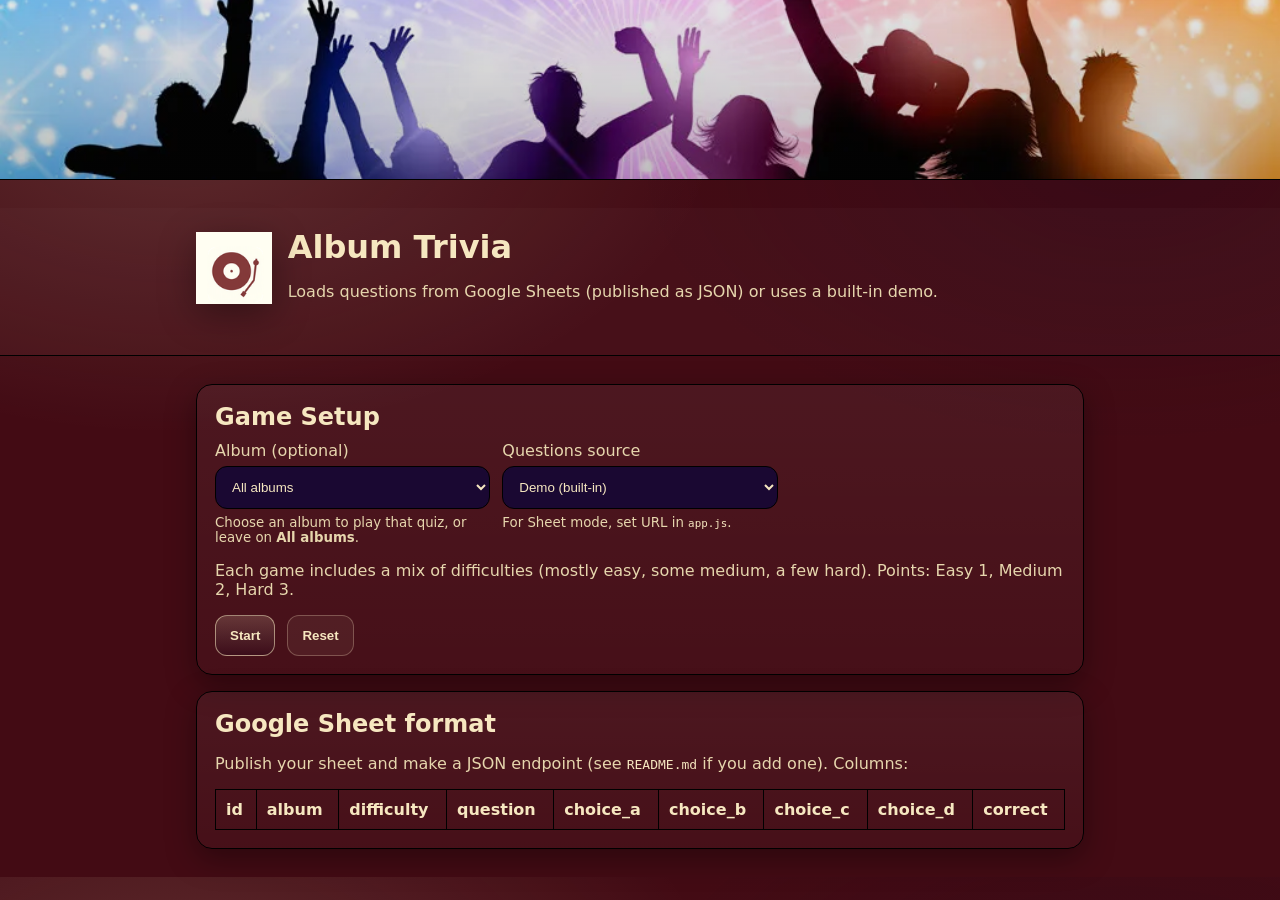
==== index.html @ 19338af5 "Initial commit" ====
<!doctype html>
<html lang="en">
<head>
  <meta charset="utf-8" />
  <meta name="viewport" content="width=device-width, initial-scale=1" />
  <title>Album Trivia</title>
  <link rel="stylesheet" href="styles.css" />
</head>
<body>
  <div class="banner" role="img" aria-label="Album of the Week banner"></div>
  <header class="header">
    <div class="container">
      <div class="brand">
        <img class="logo" src="Assets/Graphics/albumOfTheWeek_logo.png" alt="Album of the Week" />
        <div>
          <h1>Album Trivia</h1>
          <p class="muted">Loads questions from Google Sheets (published as JSON) or uses a built-in demo.</p>
        </div>
      </div>
    </div>
  </header>

  <main class="container">
    <section class="card">
      <h2>Game Setup</h2>

      <div class="grid">
        <label class="field">
          <span>Album (optional)</span>
          <select id="albumInput">
            <option value="">All albums</option>
            <option value="1989">1989 — Taylor Swift</option>
            <option value="DAMN.">DAMN. — Kendrick Lamar</option>
            <option value="Random Access Memories">Random Access Memories — Daft Punk</option>
          </select>
          <small class="muted">Choose an album to play that quiz, or leave on <strong>All albums</strong>.</small>
        </label>

        <label class="field">
          <span>Questions source</span>
          <select id="sourceSelect">
            <option value="demo">Demo (built-in)</option>
            <option value="sheet">Google Sheet (published)</option>
          </select>
          <small class="muted">For Sheet mode, set URL in <code>app.js</code>.</small>
        </label>
      </div>

      <p class="muted">Each game includes a mix of difficulties (mostly easy, some medium, a few hard). Points: Easy 1, Medium 2, Hard 3.</p>

      <div class="row">
        <button id="startBtn" class="btn" type="button">Start</button>
        <button id="resetBtn" class="btn btn-secondary" type="button">Reset</button>
      </div>
    </section>

    <section id="game" class="card hidden" aria-live="polite">
      <div class="topbar">
        <div class="muted">
          <span id="progressText">Question 1 / 1</span>
          <span class="dot">·</span>
          <span id="difficultyText">Easy</span>
          <span class="dot">·</span>
          <span id="pointsText">1 pt</span>
        </div>
        <div class="score">Score: <strong id="scoreText">0</strong></div>
      </div>

      <h2 id="questionText" class="question">Question goes here</h2>

      <form id="answerForm" class="choices"></form>

      <div id="feedback" class="feedback hidden"></div>

      <div class="row">
        <button id="submitBtn" class="btn" type="submit" form="answerForm">Submit</button>
        <button id="nextBtn" class="btn hidden" type="button">Next</button>
      </div>
    </section>

    <section id="results" class="card hidden">
      <h2>Results</h2>
      <p>You answered <strong id="answeredText">0</strong> questions.</p>
      <p class="score">Final score: <strong id="finalScoreText">0</strong></p>
      <button id="playAgainBtn" class="btn" type="button">Play again</button>
    </section>

    <section class="card">
      <h2>Google Sheet format</h2>
      <p class="muted">Publish your sheet and make a JSON endpoint (see <code>README.md</code> if you add one). Columns:</p>
      <div class="tableWrap">
        <table>
          <thead>
            <tr>
              <th>id</th><th>album</th><th>difficulty</th><th>question</th>
              <th>choice_a</th><th>choice_b</th><th>choice_c</th><th>choice_d</th>
              <th>correct</th>
            </tr>
          </thead>
        </table>
      </div>
    </section>
  </main>

  <script src="app.js"></script>
</body>
</html>
---- styles.css ----
:root{
  /* Approx. pixel-sampled from the provided logo */
  --bg:#430b14;         /* deeper reddish */
  --card:#28104a;       /* dark purple panel */
  --text:#f6e7c0;       /* cream */
  --muted:#e6d6ad;      /* softer cream */
  --accent:#f6e7c0;     /* cream accent (per selection) */
  --accent2:#12061f;    /* near-black outline */
  --border:#000000;
  --danger:#ff6b6b;
  --ok:#42d392;
}
*{box-sizing:border-box}
body{
  margin:0;
  font-family: ui-sans-serif, system-ui, -apple-system, Segoe UI, Roboto, Arial;
  background:
    radial-gradient(900px 520px at 14% 14%, rgba(246,231,192,.14), transparent 60%),
    radial-gradient(900px 520px at 88% 18%, rgba(18,6,31,.20), transparent 55%),
    var(--bg);
  color:var(--text);
}
.banner{
  height: 180px;
  width: 100%;
  background-image: url("Assets/Graphics/demo_banner2.webp");
  background-size: cover;
  background-position: center;
  border-bottom: 1px solid var(--border);
}
.banner::after{
  content:"";
  display:block;
  height:100%;
  width:100%;
  background: linear-gradient(180deg, rgba(0,0,0,.10), rgba(0,0,0,.25));
}
.header{
  border-bottom: 1px solid var(--border);
  background: rgba(255,255,255,.02);
}
.brand{display:flex;gap:16px;align-items:center;padding:10px 0}
.logo{height:72px;width:auto;display:block;filter: drop-shadow(0 10px 18px rgba(0,0,0,.35))}
.container{max-width:920px;margin:28px auto;padding:0 16px}
.card{
  background: linear-gradient(180deg, rgba(255,255,255,.05), rgba(255,255,255,.02));
  border:1px solid var(--border);
  border-radius:16px;
  padding:18px;
  box-shadow: 0 10px 30px rgba(0,0,0,.35);
  margin:16px 0;
}
h1{margin:10px 0 8px 0}
h2{margin:0 0 10px 0}
.muted{color:var(--muted)}
.hidden{display:none}

.grid{display:grid;grid-template-columns:repeat(3,1fr);gap:12px}
@media (max-width:860px){.grid{grid-template-columns:1fr}}

.field span{display:block;color:var(--muted);margin-bottom:6px}
.field small{display:block;margin-top:6px}
input,select{
  width:100%;
  padding:12px;
  border-radius:12px;
  border:1px solid var(--border);
  background:#1a0832;
  color:var(--text);
  outline:none;
}
input:focus,select:focus{border-color: rgba(246,231,192,.75)}

.row{display:flex;gap:12px;align-items:center;flex-wrap:wrap;margin-top:12px}

.btn{
  display:inline-block;
  padding:12px 14px;
  border-radius:12px;
  border:1px solid rgba(246,231,192,.55);
  background: linear-gradient(180deg, rgba(246,231,192,.18), rgba(18,6,31,.20));
  color:var(--text);
  cursor:pointer;
  text-decoration:none;
  font-weight:650;
}
.btn:hover{filter:brightness(1.08)}
.btn:disabled{opacity:.55;cursor:not-allowed}
.btn-secondary{
  border-color: rgba(246,231,192,.28);
  background: rgba(246,231,192,.06);
}

.topbar{display:flex;align-items:center;justify-content:space-between;margin-bottom:10px}
.dot{margin:0 8px}
.score{font-size:1rem}
.question{margin:10px 0 6px 0}

.choices{display:grid;grid-template-columns:1fr;gap:10px;margin-top:10px}
.choice{
  display:flex;
  gap:10px;
  align-items:center;
  padding:12px;
  border:1px solid var(--border);
  background: rgba(255,255,255,.03);
  border-radius:12px;
  cursor:pointer;
}
.choice input{width:auto;margin:0}

.feedback{
  margin-top:12px;
  padding:12px;
  border-radius:12px;
  border:1px solid var(--border);
  background: rgba(255,255,255,.03);
}
.feedback.ok{border-color: rgba(66,211,146,.5)}
.feedback.bad{border-color: rgba(255,107,107,.5)}
.tableWrap{overflow:auto}
table{width:100%;border-collapse:collapse;min-width:760px}
th,td{border:1px solid var(--border);padding:10px;text-align:left}
code{color:var(--accent)}
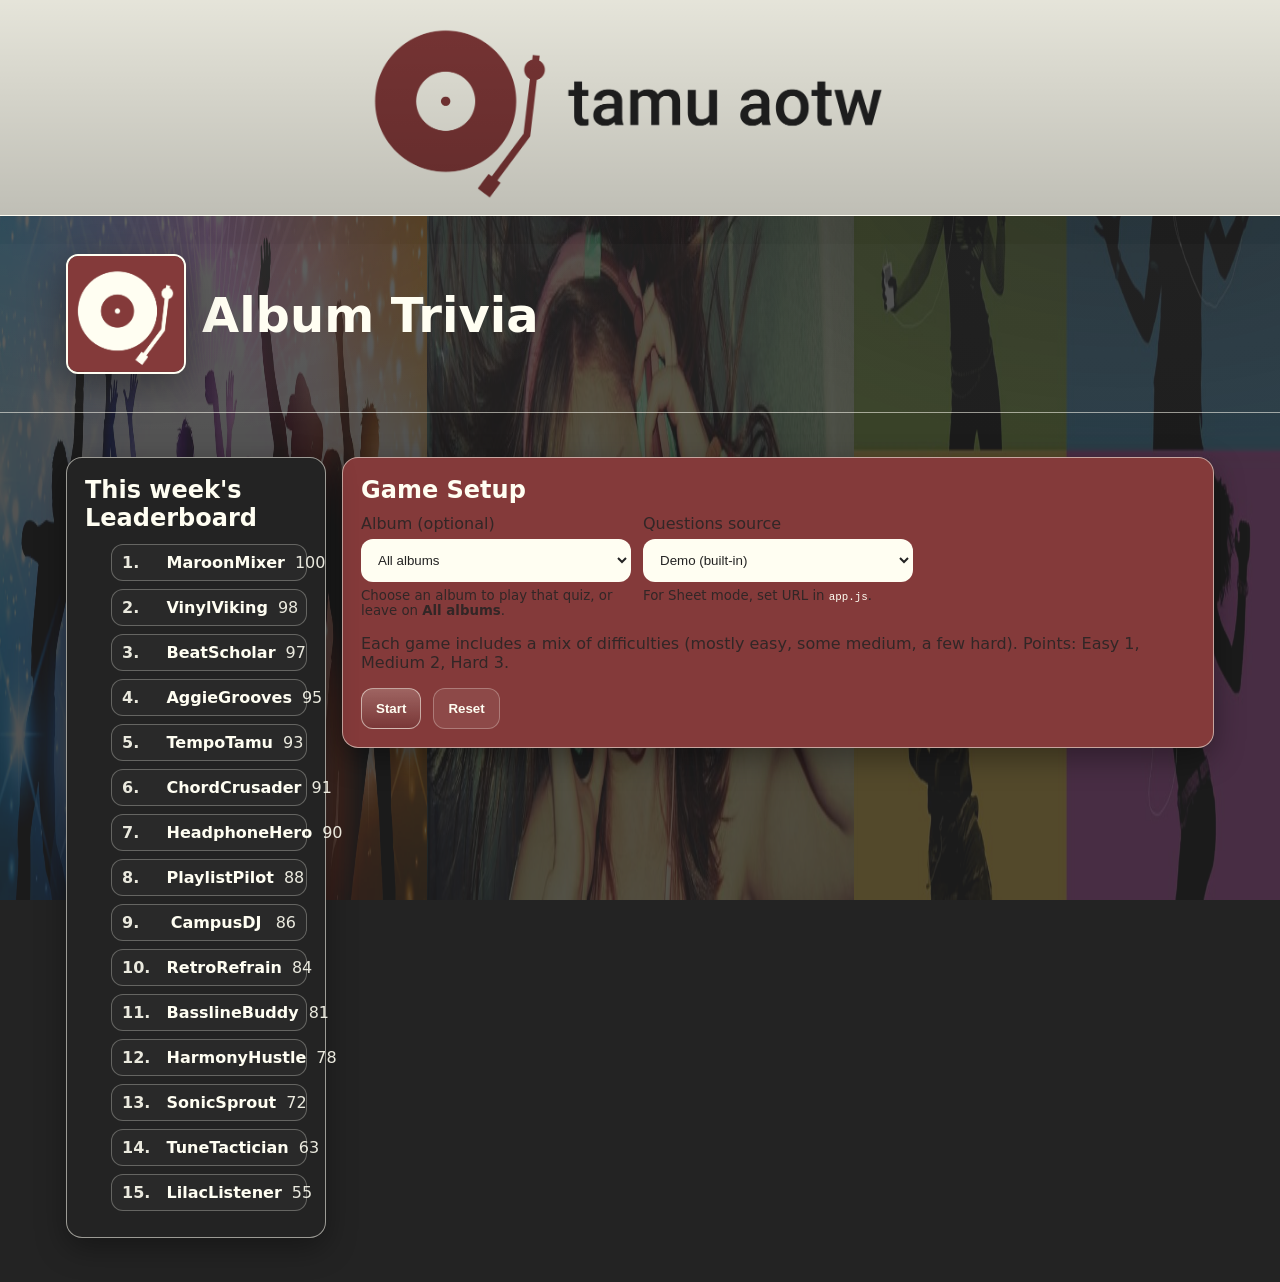
==== commit 2daeffe8: "summary changed the look and sounds, added leaderboard panel, removed some unnecessary text" ====
--- a/index.html
+++ b/index.html
@@ -11,16 +11,37 @@
   <header class="header">
     <div class="container">
       <div class="brand">
-        <img class="logo" src="Assets/Graphics/albumOfTheWeek_logo.png" alt="Album of the Week" />
+        <img class="logo" src="Assets/Graphics/tamu_aotw_logo_inv_sq.png" alt="Album of the Week" />
         <div>
           <h1>Album Trivia</h1>
-          <p class="muted">Loads questions from Google Sheets (published as JSON) or uses a built-in demo.</p>
         </div>
       </div>
     </div>
   </header>
 
-  <main class="container">
+  <main class="container layout">
+    <aside class="card sidebar" aria-label="This week's Leaderboard">
+      <h2 class="sidebar-title">This week's Leaderboard</h2>
+      <ol class="leaderboard" aria-label="Leaderboard list">
+        <li><span class="name">MaroonMixer</span><span class="pts">100</span></li>
+        <li><span class="name">VinylViking</span><span class="pts">98</span></li>
+        <li><span class="name">BeatScholar</span><span class="pts">97</span></li>
+        <li><span class="name">AggieGrooves</span><span class="pts">95</span></li>
+        <li><span class="name">TempoTamu</span><span class="pts">93</span></li>
+        <li><span class="name">ChordCrusader</span><span class="pts">91</span></li>
+        <li><span class="name">HeadphoneHero</span><span class="pts">90</span></li>
+        <li><span class="name">PlaylistPilot</span><span class="pts">88</span></li>
+        <li><span class="name">CampusDJ</span><span class="pts">86</span></li>
+        <li><span class="name">RetroRefrain</span><span class="pts">84</span></li>
+        <li><span class="name">BasslineBuddy</span><span class="pts">81</span></li>
+        <li><span class="name">HarmonyHustle</span><span class="pts">78</span></li>
+        <li><span class="name">SonicSprout</span><span class="pts">72</span></li>
+        <li><span class="name">TuneTactician</span><span class="pts">63</span></li>
+        <li><span class="name">LilacListener</span><span class="pts">55</span></li>
+      </ol>
+    </aside>
+
+    <div class="maincol">
     <section class="card">
       <h2>Game Setup</h2>
 
@@ -85,21 +106,7 @@
       <button id="playAgainBtn" class="btn" type="button">Play again</button>
     </section>
 
-    <section class="card">
-      <h2>Google Sheet format</h2>
-      <p class="muted">Publish your sheet and make a JSON endpoint (see <code>README.md</code> if you add one). Columns:</p>
-      <div class="tableWrap">
-        <table>
-          <thead>
-            <tr>
-              <th>id</th><th>album</th><th>difficulty</th><th>question</th>
-              <th>choice_a</th><th>choice_b</th><th>choice_c</th><th>choice_d</th>
-              <th>correct</th>
-            </tr>
-          </thead>
-        </table>
-      </div>
-    </section>
+    </div>
   </main>
 
   <script src="app.js"></script>
--- a/styles.css
+++ b/styles.css
@@ -1,12 +1,14 @@
 :root{
-  /* Approx. pixel-sampled from the provided logo */
-  --bg:#430b14;         /* deeper reddish */
-  --card:#28104a;       /* dark purple panel */
-  --text:#f6e7c0;       /* cream */
-  --muted:#e6d6ad;      /* softer cream */
-  --accent:#f6e7c0;     /* cream accent (per selection) */
-  --accent2:#12061f;    /* near-black outline */
-  --border:#000000;
+  --primary:#843a3a;    /* maroon */
+  --accent:#fffef2;     /* cream */
+  --text:#232323;       /* grey (default text) */
+  --field:#316f9f;      /* blue */
+
+  --bg: var(--text);
+  --card: var(--primary);
+  --muted: rgba(35,35,35,.85);
+  --accent2: rgba(255,254,242,.55);
+  --border: rgba(255,254,242,.55);
   --danger:#ff6b6b;
   --ok:#42d392;
 }
@@ -14,16 +16,81 @@
 body{
   margin:0;
   font-family: ui-sans-serif, system-ui, -apple-system, Segoe UI, Roboto, Arial;
+  background: var(--bg);
+  color:var(--text);
+}
+
+/* Continuously scrolling background (left -> right) */
+body::before{
+  content:"";
+  position: fixed;
+  inset: 0;
+  z-index: -2;
+
+  /* 3-image strip, duplicated to avoid gaps */
+  background-image:
+    url("Assets/Graphics/demo_banner2.webp"),
+    url("Assets/Graphics/girlwithheadphones.jpg"),
+    url("Assets/Graphics/ipodcommercial.jpg"),
+    url("Assets/Graphics/demo_banner2.webp"),
+    url("Assets/Graphics/girlwithheadphones.jpg"),
+    url("Assets/Graphics/ipodcommercial.jpg");
+  background-repeat: no-repeat;
+  background-size:
+    33.333vw 100vh,
+    33.333vw 100vh,
+    33.333vw 100vh,
+    33.333vw 100vh,
+    33.333vw 100vh,
+    33.333vw 100vh;
+  background-position:
+    -100vw 50%,
+    -66.667vw 50%,
+    -33.333vw 50%,
+    0vw 50%,
+    33.333vw 50%,
+    66.667vw 50%;
+
+  animation: bg-marquee 120s linear infinite;
+  filter: saturate(1.05) contrast(1.05);
+}
+
+/* Overlay to keep content readable */
+body::after{
+  content:"";
+  position: fixed;
+  inset: 0;
+  z-index: -1;
   background:
-    radial-gradient(900px 520px at 14% 14%, rgba(246,231,192,.14), transparent 60%),
-    radial-gradient(900px 520px at 88% 18%, rgba(18,6,31,.20), transparent 55%),
-    var(--bg);
-  color:var(--text);
+    radial-gradient(900px 520px at 14% 14%, rgba(255,254,242,.08), transparent 60%),
+    radial-gradient(900px 520px at 88% 18%, rgba(35,35,35,.38), transparent 55%),
+    rgba(35,35,35,.78);
+}
+
+@keyframes bg-marquee{
+  0%{
+    background-position:
+      -100vw 50%,
+      -66.667vw 50%,
+      -33.333vw 50%,
+      0vw 50%,
+      33.333vw 50%,
+      66.667vw 50%;
+  }
+  100%{
+    background-position:
+      0vw 50%,
+      33.333vw 50%,
+      66.667vw 50%,
+      100vw 50%,
+      133.333vw 50%,
+      166.667vw 50%;
+  }
 }
 .banner{
-  height: 180px;
+  height: 216px;
   width: 100%;
-  background-image: url("Assets/Graphics/demo_banner2.webp");
+  background-image: url("Assets/Graphics/tamu_aotw_banner_large.png");
   background-size: cover;
   background-position: center;
   border-bottom: 1px solid var(--border);
@@ -40,18 +107,78 @@
   background: rgba(255,255,255,.02);
 }
 .brand{display:flex;gap:16px;align-items:center;padding:10px 0}
-.logo{height:72px;width:auto;display:block;filter: drop-shadow(0 10px 18px rgba(0,0,0,.35))}
-.container{max-width:920px;margin:28px auto;padding:0 16px}
+.logo{height:120px;width:auto;display:block;border:2px solid var(--accent);border-radius:12px;filter: drop-shadow(0 10px 18px rgba(0,0,0,.35))}
+.container{max-width:1180px;margin:28px auto;padding:0 16px}
+.layout{
+  display:grid;
+  grid-template-columns: 260px 1fr;
+  gap: 16px;
+  align-items:start;
+}
+.maincol{min-width:0}
+
+/* Keep the primary panels at the original width */
+.layout .maincol{max-width:920px}
+
+@media (max-width: 980px){
+  .layout{grid-template-columns: 220px 1fr}
+}
+@media (max-width: 860px){
+  .layout{grid-template-columns: 1fr}
+  .sidebar{order: 2}
+}
+
+.sidebar{
+  position: sticky;
+  top: 16px;
+  align-self:start;
+  padding: 14px;
+  margin-left: -32px;
+}
+
+/* Leaderboard panel background */
+.card.sidebar{background: var(--text)}
+.sidebar-title{margin:0 0 12px 0}
+.leaderboard{
+  margin:0;
+  padding-left: 26px;
+  list-style: decimal;
+  counter-reset: lb;
+}
+.leaderboard li{
+  list-style: none;
+  counter-increment: lb;
+  display:flex;
+  align-items:baseline;
+  justify-content:space-between;
+  gap:10px;
+  padding:8px 10px;
+  margin: 0 0 8px 0;
+  border:1px solid rgba(255,254,242,.28);
+  border-radius:12px;
+  background: rgba(255,255,255,.03);
+  color: var(--accent);
+}
+.leaderboard li::before{
+  content: counter(lb) ".";
+  width: 2.2ch;
+  margin-right: 10px;
+  color: rgba(255,254,242,.9);
+  font-weight: 800;
+  flex: 0 0 auto;
+}
+.leaderboard .name{font-weight:650}
+.leaderboard .pts{font-variant-numeric: tabular-nums; color: rgba(255,254,242,.9)}
 .card{
-  background: linear-gradient(180deg, rgba(255,255,255,.05), rgba(255,255,255,.02));
+  background: var(--card);
   border:1px solid var(--border);
   border-radius:16px;
   padding:18px;
   box-shadow: 0 10px 30px rgba(0,0,0,.35);
   margin:16px 0;
 }
-h1{margin:10px 0 8px 0}
-h2{margin:0 0 10px 0}
+h1{margin:10px 0 8px 0; color: var(--accent); font-size: 3rem}
+h2{margin:0 0 10px 0; color: var(--accent)}
 .muted{color:var(--muted)}
 .hidden{display:none}
 
@@ -65,11 +192,11 @@
   padding:12px;
   border-radius:12px;
   border:1px solid var(--border);
-  background:#1a0832;
-  color:var(--text);
+  background: var(--accent);
+  color: var(--text);
   outline:none;
 }
-input:focus,select:focus{border-color: rgba(246,231,192,.75)}
+input:focus,select:focus{border-color: var(--accent); box-shadow: 0 0 0 3px rgba(255,254,242,.18)}
 
 .row{display:flex;gap:12px;align-items:center;flex-wrap:wrap;margin-top:12px}
 
@@ -77,9 +204,9 @@
   display:inline-block;
   padding:12px 14px;
   border-radius:12px;
-  border:1px solid rgba(246,231,192,.55);
-  background: linear-gradient(180deg, rgba(246,231,192,.18), rgba(18,6,31,.20));
-  color:var(--text);
+  border:1px solid var(--accent2);
+  background: linear-gradient(180deg, rgba(255,254,242,.22), rgba(35,35,35,.10));
+  color: var(--accent);
   cursor:pointer;
   text-decoration:none;
   font-weight:650;
@@ -87,8 +214,8 @@
 .btn:hover{filter:brightness(1.08)}
 .btn:disabled{opacity:.55;cursor:not-allowed}
 .btn-secondary{
-  border-color: rgba(246,231,192,.28);
-  background: rgba(246,231,192,.06);
+  border-color: rgba(255,254,242,.28);
+  background: rgba(255,254,242,.08);
 }
 
 .topbar{display:flex;align-items:center;justify-content:space-between;margin-bottom:10px}
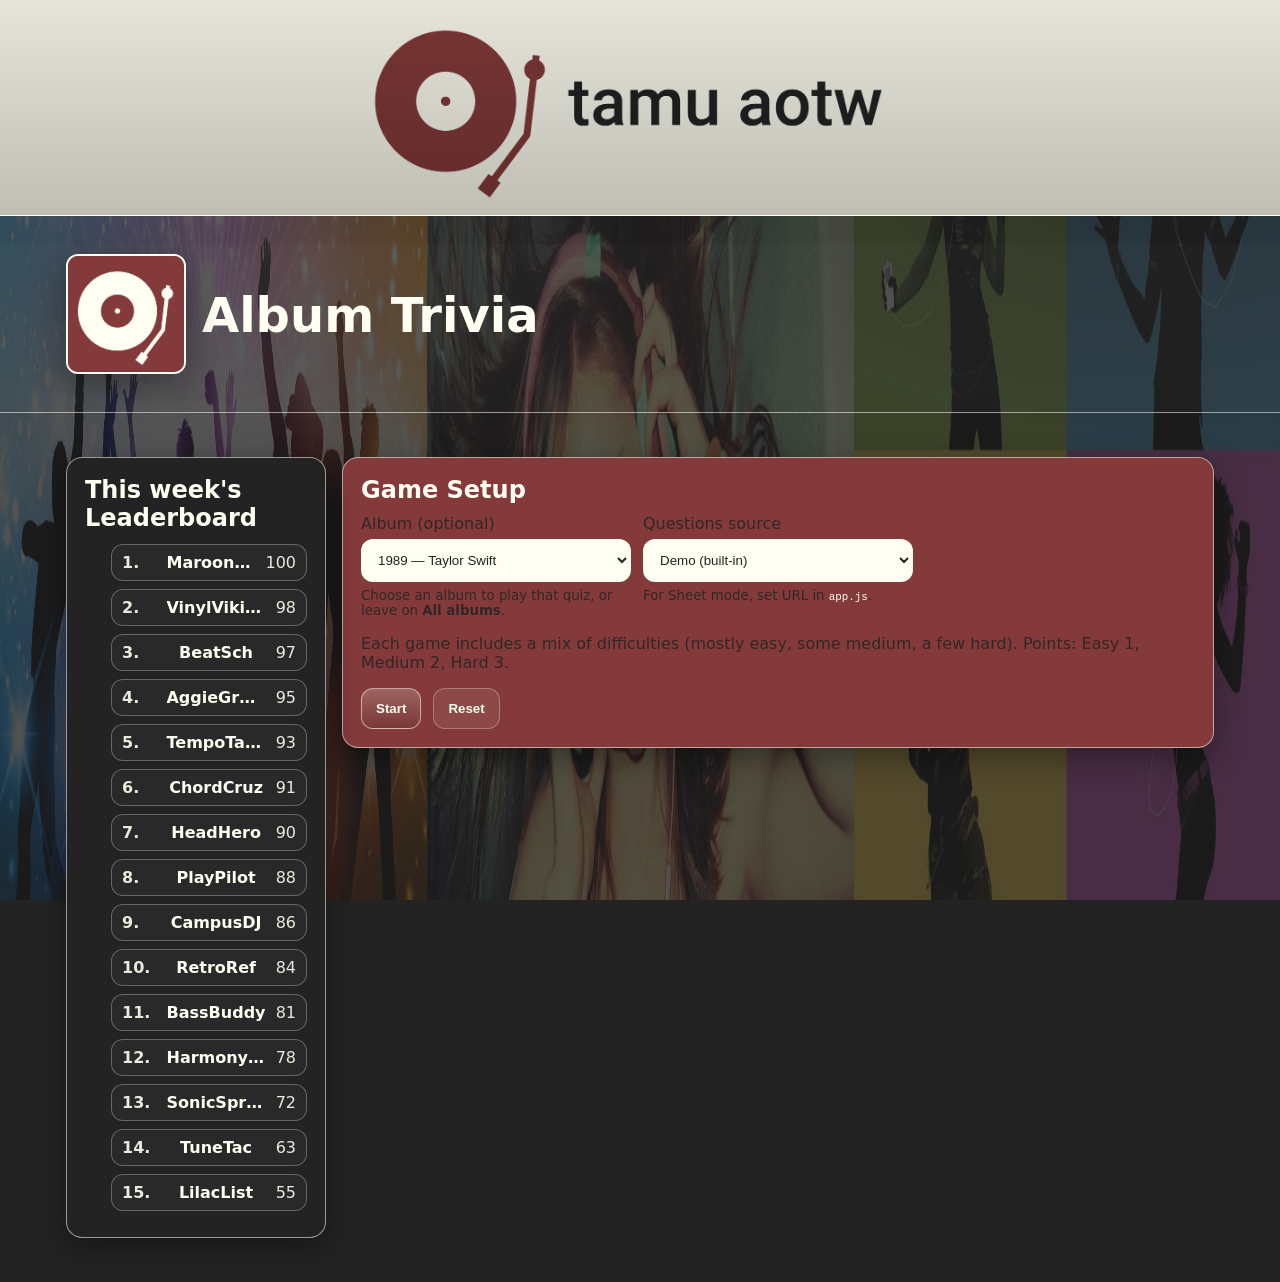
==== commit 74864a9c: "tweaking" ====
--- a/index.html
+++ b/index.html
@@ -23,21 +23,21 @@
     <aside class="card sidebar" aria-label="This week's Leaderboard">
       <h2 class="sidebar-title">This week's Leaderboard</h2>
       <ol class="leaderboard" aria-label="Leaderboard list">
-        <li><span class="name">MaroonMixer</span><span class="pts">100</span></li>
+        <li><span class="name">MaroonMix</span><span class="pts">100</span></li>
         <li><span class="name">VinylViking</span><span class="pts">98</span></li>
-        <li><span class="name">BeatScholar</span><span class="pts">97</span></li>
+        <li><span class="name">BeatSch</span><span class="pts">97</span></li>
         <li><span class="name">AggieGrooves</span><span class="pts">95</span></li>
         <li><span class="name">TempoTamu</span><span class="pts">93</span></li>
-        <li><span class="name">ChordCrusader</span><span class="pts">91</span></li>
-        <li><span class="name">HeadphoneHero</span><span class="pts">90</span></li>
-        <li><span class="name">PlaylistPilot</span><span class="pts">88</span></li>
+        <li><span class="name">ChordCruz</span><span class="pts">91</span></li>
+        <li><span class="name">HeadHero</span><span class="pts">90</span></li>
+        <li><span class="name">PlayPilot</span><span class="pts">88</span></li>
         <li><span class="name">CampusDJ</span><span class="pts">86</span></li>
-        <li><span class="name">RetroRefrain</span><span class="pts">84</span></li>
-        <li><span class="name">BasslineBuddy</span><span class="pts">81</span></li>
-        <li><span class="name">HarmonyHustle</span><span class="pts">78</span></li>
+        <li><span class="name">RetroRef</span><span class="pts">84</span></li>
+        <li><span class="name">BassBuddy</span><span class="pts">81</span></li>
+        <li><span class="name">HarmonyHub</span><span class="pts">78</span></li>
         <li><span class="name">SonicSprout</span><span class="pts">72</span></li>
-        <li><span class="name">TuneTactician</span><span class="pts">63</span></li>
-        <li><span class="name">LilacListener</span><span class="pts">55</span></li>
+        <li><span class="name">TuneTac</span><span class="pts">63</span></li>
+        <li><span class="name">LilacList</span><span class="pts">55</span></li>
       </ol>
     </aside>
 
@@ -49,7 +49,6 @@
         <label class="field">
           <span>Album (optional)</span>
           <select id="albumInput">
-            <option value="">All albums</option>
             <option value="1989">1989 — Taylor Swift</option>
             <option value="DAMN.">DAMN. — Kendrick Lamar</option>
             <option value="Random Access Memories">Random Access Memories — Daft Punk</option>
--- a/styles.css
+++ b/styles.css
@@ -169,6 +169,7 @@
 }
 .leaderboard .name{font-weight:650}
 .leaderboard .pts{font-variant-numeric: tabular-nums; color: rgba(255,254,242,.9)}
+.leaderboard .name{min-width:0;overflow:hidden;text-overflow:ellipsis;white-space:nowrap}
 .card{
   background: var(--card);
   border:1px solid var(--border);
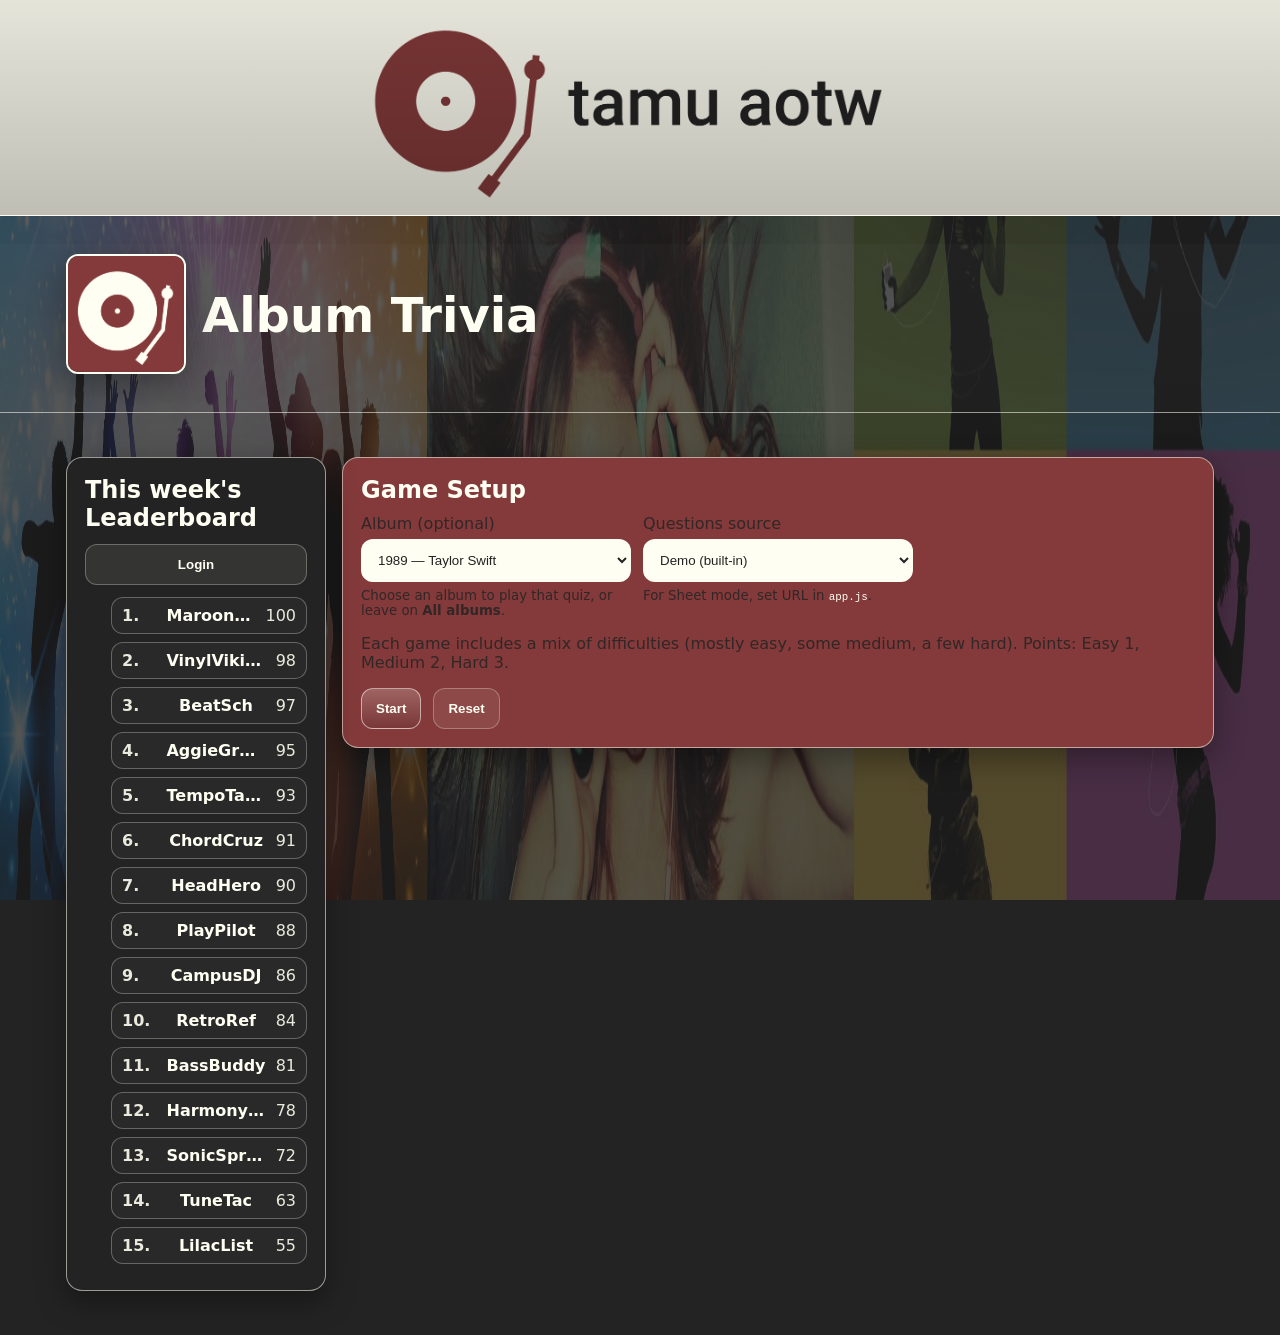
==== commit 5a1729fa: "login button" ====
--- a/index.html
+++ b/index.html
@@ -22,6 +22,7 @@
   <main class="container layout">
     <aside class="card sidebar" aria-label="This week's Leaderboard">
       <h2 class="sidebar-title">This week's Leaderboard</h2>
+      <button class="btn btn-secondary sidebar-login" type="button">Login</button>
       <ol class="leaderboard" aria-label="Leaderboard list">
         <li><span class="name">MaroonMix</span><span class="pts">100</span></li>
         <li><span class="name">VinylViking</span><span class="pts">98</span></li>
--- a/styles.css
+++ b/styles.css
@@ -139,6 +139,7 @@
 /* Leaderboard panel background */
 .card.sidebar{background: var(--text)}
 .sidebar-title{margin:0 0 12px 0}
+.sidebar-login{width:100%;margin:0 0 12px 0}
 .leaderboard{
   margin:0;
   padding-left: 26px;
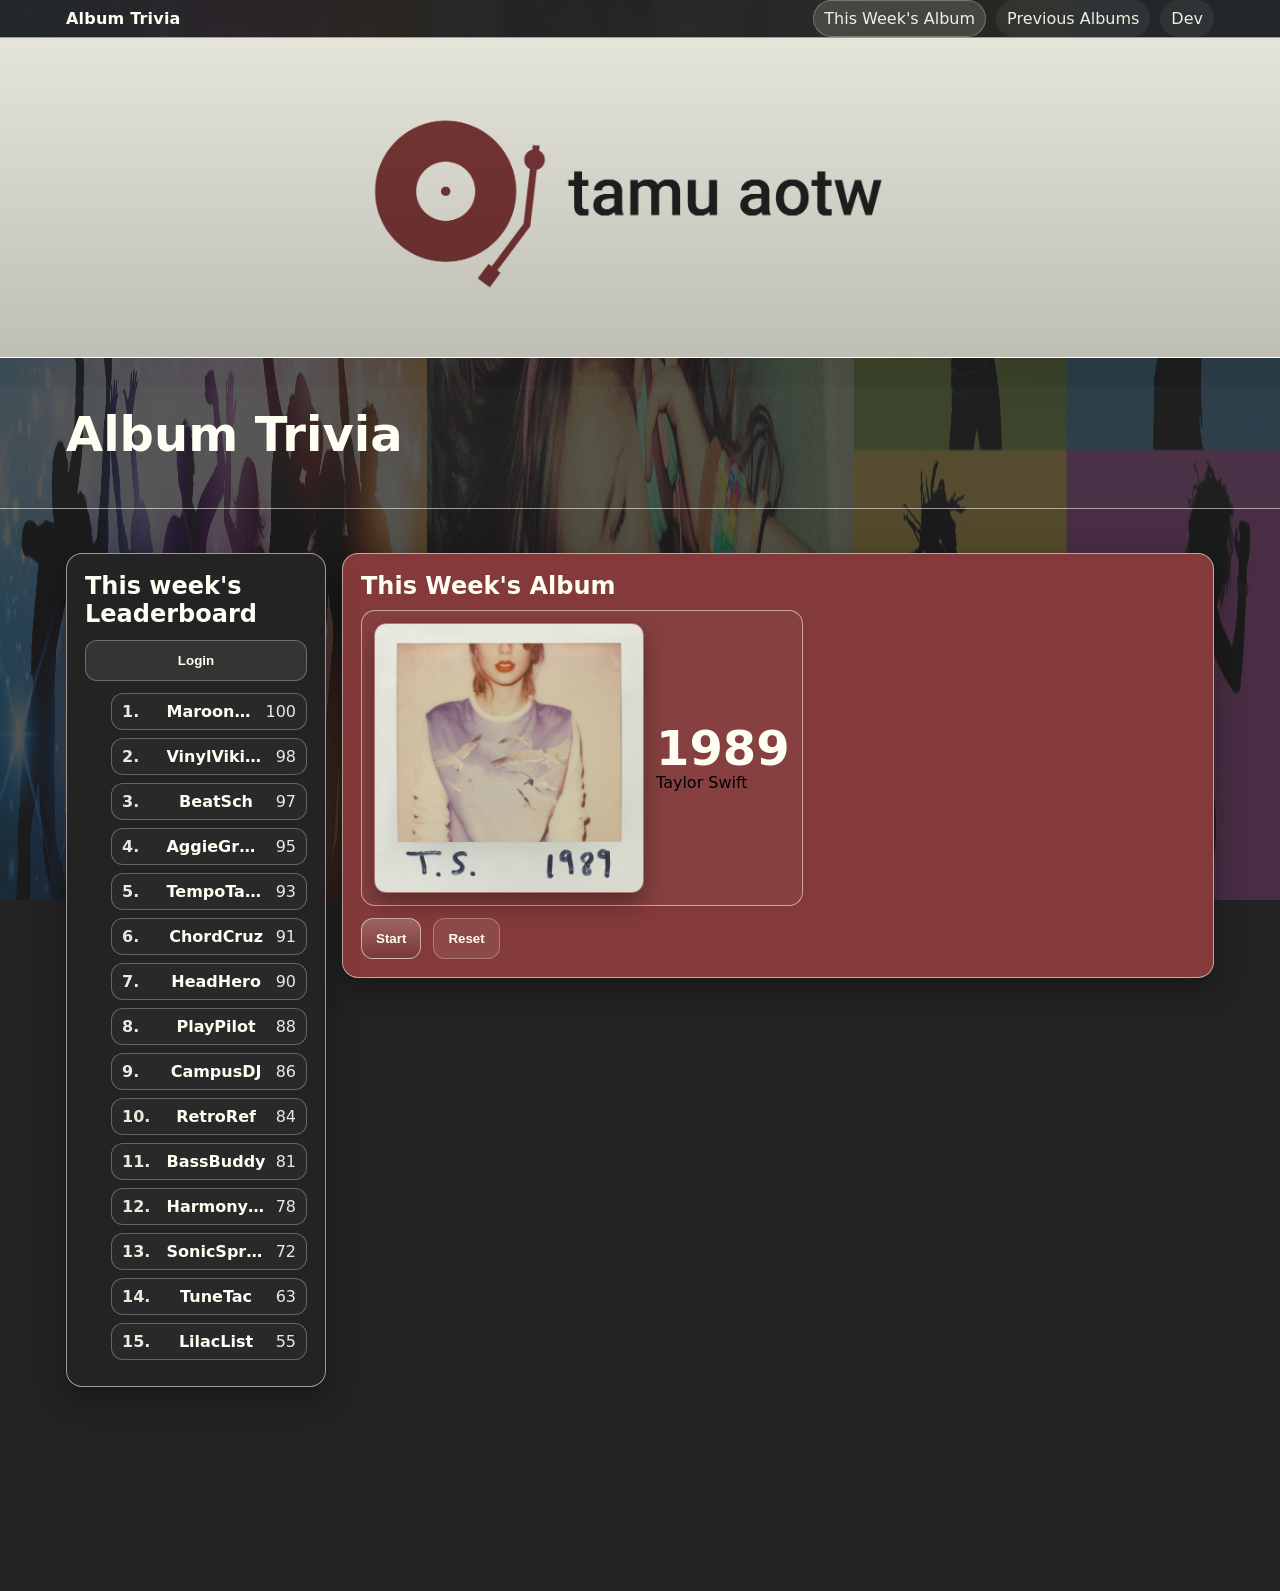
==== commit 6e8a7351: "added a whole lotta stuff" ====
--- a/index.html
+++ b/index.html
@@ -7,11 +7,21 @@
   <link rel="stylesheet" href="styles.css" />
 </head>
 <body>
+  <nav class="nav" aria-label="Primary">
+    <div class="container nav-inner">
+      <a class="nav-brand" href="index.html">Album Trivia</a>
+      <div class="nav-links" role="list">
+        <a class="nav-link is-active" href="index.html" aria-current="page">This Week's Album</a>
+        <a class="nav-link" href="previous-albums.html">Previous Albums</a>
+        <a class="nav-link" href="dev.html">Dev</a>
+      </div>
+    </div>
+  </nav>
+
   <div class="banner" role="img" aria-label="Album of the Week banner"></div>
   <header class="header">
     <div class="container">
       <div class="brand">
-        <img class="logo" src="Assets/Graphics/tamu_aotw_logo_inv_sq.png" alt="Album of the Week" />
         <div>
           <h1>Album Trivia</h1>
         </div>
@@ -44,30 +54,27 @@
 
     <div class="maincol">
     <section class="card">
-      <h2>Game Setup</h2>
+      <h2>This Week's Album</h2>
 
       <div class="grid">
-        <label class="field">
-          <span>Album (optional)</span>
-          <select id="albumInput">
-            <option value="1989">1989 — Taylor Swift</option>
-            <option value="DAMN.">DAMN. — Kendrick Lamar</option>
-            <option value="Random Access Memories">Random Access Memories — Daft Punk</option>
-          </select>
-          <small class="muted">Choose an album to play that quiz, or leave on <strong>All albums</strong>.</small>
-        </label>
-
-        <label class="field">
-          <span>Questions source</span>
-          <select id="sourceSelect">
-            <option value="demo">Demo (built-in)</option>
-            <option value="sheet">Google Sheet (published)</option>
-          </select>
-          <small class="muted">For Sheet mode, set URL in <code>app.js</code>.</small>
-        </label>
+        <div class="field">
+          <div class="albumCard">
+            <img class="albumCover" src="Assets/Graphics/1989_cover.webp" alt="1989 album cover" />
+            <div>
+              <div class="albumTitle">1989</div>
+              <div class="albumArtist muted">Taylor Swift</div>
+            </div>
+          </div>
+        </div>
       </div>
 
-      <p class="muted">Each game includes a mix of difficulties (mostly easy, some medium, a few hard). Points: Easy 1, Medium 2, Hard 3.</p>
+      <!-- Keep required inputs for app.js, but lock them down to a single playable album. -->
+      <select id="albumInput" class="hidden" aria-hidden="true" tabindex="-1">
+        <option value="1989" selected>1989 — Taylor Swift</option>
+      </select>
+      <select id="sourceSelect" class="hidden" aria-hidden="true" tabindex="-1">
+        <option value="demo" selected>Demo (built-in)</option>
+      </select>
 
       <div class="row">
         <button id="startBtn" class="btn" type="button">Start</button>
--- a/styles.css
+++ b/styles.css
@@ -6,7 +6,7 @@
 
   --bg: var(--text);
   --card: var(--primary);
-  --muted: rgba(35,35,35,.85);
+  --muted: #000;
   --accent2: rgba(255,254,242,.55);
   --border: rgba(255,254,242,.55);
   --danger:#ff6b6b;
@@ -18,6 +18,46 @@
   font-family: ui-sans-serif, system-ui, -apple-system, Segoe UI, Roboto, Arial;
   background: var(--bg);
   color:var(--text);
+}
+
+/* Allow extra scroll room at the bottom of pages */
+body{padding-bottom: 160px}
+
+/* Top navigation */
+.nav{
+  position: sticky;
+  top: 0;
+  z-index: 50;
+  border-bottom: 1px solid var(--border);
+  background: rgba(35,35,35,.78);
+  backdrop-filter: blur(10px);
+}
+.nav .container{margin:0 auto}
+.nav-inner{
+  display:flex;
+  align-items:center;
+  justify-content:space-between;
+  padding: 10px 16px;
+}
+.nav-brand{
+  color: var(--accent);
+  text-decoration:none;
+  font-weight: 800;
+  letter-spacing: .2px;
+}
+.nav-links{display:flex;gap:10px;align-items:center}
+.nav-link{
+  color: rgba(255,254,242,.92);
+  text-decoration:none;
+  padding: 8px 10px;
+  border-radius: 999px;
+  border: 1px solid transparent;
+  background: rgba(255,254,242,.06);
+}
+.nav-link:hover{filter:brightness(1.08)}
+.nav-link.is-active{
+  background: rgba(255,254,242,.14);
+  border-color: rgba(255,254,242,.26);
 }
 
 /* Continuously scrolling background (left -> right) */
@@ -88,7 +128,7 @@
   }
 }
 .banner{
-  height: 216px;
+  height: 320px;
   width: 100%;
   background-image: url("Assets/Graphics/tamu_aotw_banner_large.png");
   background-size: cover;
@@ -179,6 +219,14 @@
   box-shadow: 0 10px 30px rgba(0,0,0,.35);
   margin:16px 0;
 }
+.card.card-grey{background: var(--text)}
+
+/* Grey card variant: make only the outer card text readable (do not affect nested panels) */
+.card.card-grey{color: var(--accent)}
+.card.card-grey > h1,
+.card.card-grey > h2,
+.card.card-grey > h3{color: var(--accent)}
+.card.card-grey > .muted{color: rgba(255,254,242,.82)}
 h1{margin:10px 0 8px 0; color: var(--accent); font-size: 3rem}
 h2{margin:0 0 10px 0; color: var(--accent)}
 .muted{color:var(--muted)}
@@ -189,6 +237,32 @@
 
 .field span{display:block;color:var(--muted);margin-bottom:6px}
 .field small{display:block;margin-top:6px}
+
+/* Album card (This Week's Album setup) */
+.albumCard{
+  display:flex;
+  gap: 12px;
+  align-items:center;
+  padding: 12px;
+  border-radius: 14px;
+  border: 1px solid var(--border);
+  background: rgba(255,255,255,.03);
+}
+.albumCover{
+  width: 270px;
+  height: 270px;
+  object-fit: cover;
+  border-radius: 12px;
+  border: 1px solid rgba(255,254,242,.30);
+  box-shadow: 0 10px 22px rgba(0,0,0,.35);
+}
+.albumTitle{color: var(--accent); font-weight: 900; font-size: 3rem; line-height: 1.05}
+.albumArtist,.albumMeta{line-height: 1.25}
+
+@media (max-width: 560px){
+  .albumCover{width: 210px; height: 210px}
+  .albumTitle{font-size: 2.4rem}
+}
 input,select{
   width:100%;
   padding:12px;
@@ -235,6 +309,7 @@
   background: rgba(255,255,255,.03);
   border-radius:12px;
   cursor:pointer;
+  color: #000;
 }
 .choice input{width:auto;margin:0}
 
@@ -251,3 +326,58 @@
 table{width:100%;border-collapse:collapse;min-width:760px}
 th,td{border:1px solid var(--border);padding:10px;text-align:left}
 code{color:var(--accent)}
+
+/* Previous albums page */
+.albumList{
+  display:flex;
+  flex-direction:column;
+  gap: 12px;
+  max-height: 66vh;
+  overflow:auto;
+  padding-right: 6px; /* space for scrollbar */
+}
+.albumPanel{
+  border: 1px solid var(--border);
+  border-radius: 16px;
+  background: var(--card);
+  overflow:hidden;
+  flex: 0 0 auto;
+}
+.albumPanel.is-selected{
+  background: var(--field);
+  border-color: rgba(255,254,242,.55);
+}
+.albumPanel.is-selected .albumName,
+.albumPanel.is-selected .albumBy{
+  color: var(--accent);
+}
+.albumSummary{
+  list-style: none;
+  display:flex;
+  align-items:center;
+  gap: 14px;
+  padding: 17px;
+  cursor:pointer;
+  user-select:none;
+  min-height: 130px;
+}
+.albumSummary::-webkit-details-marker{display:none}
+.albumPanel:hover{filter:brightness(1.05)}
+.albumPanel[open]{
+  background: var(--card);
+  border-color: rgba(255,254,242,.30);
+}
+.albumThumb{
+  width: 96px;
+  height: 96px;
+  object-fit: cover;
+  border-radius: 14px;
+  border: 1px solid rgba(255,254,242,.26);
+  box-shadow: 0 10px 22px rgba(0,0,0,.35);
+  flex: 0 0 auto;
+}
+.albumInfo{min-width:0}
+.albumName{color: var(--accent); font-weight: 900; font-size: 1.4rem; line-height: 1.15}
+.albumBy{line-height: 1.25}
+/* Panels are selectable, not expandable */
+.albumDetails{display:none}
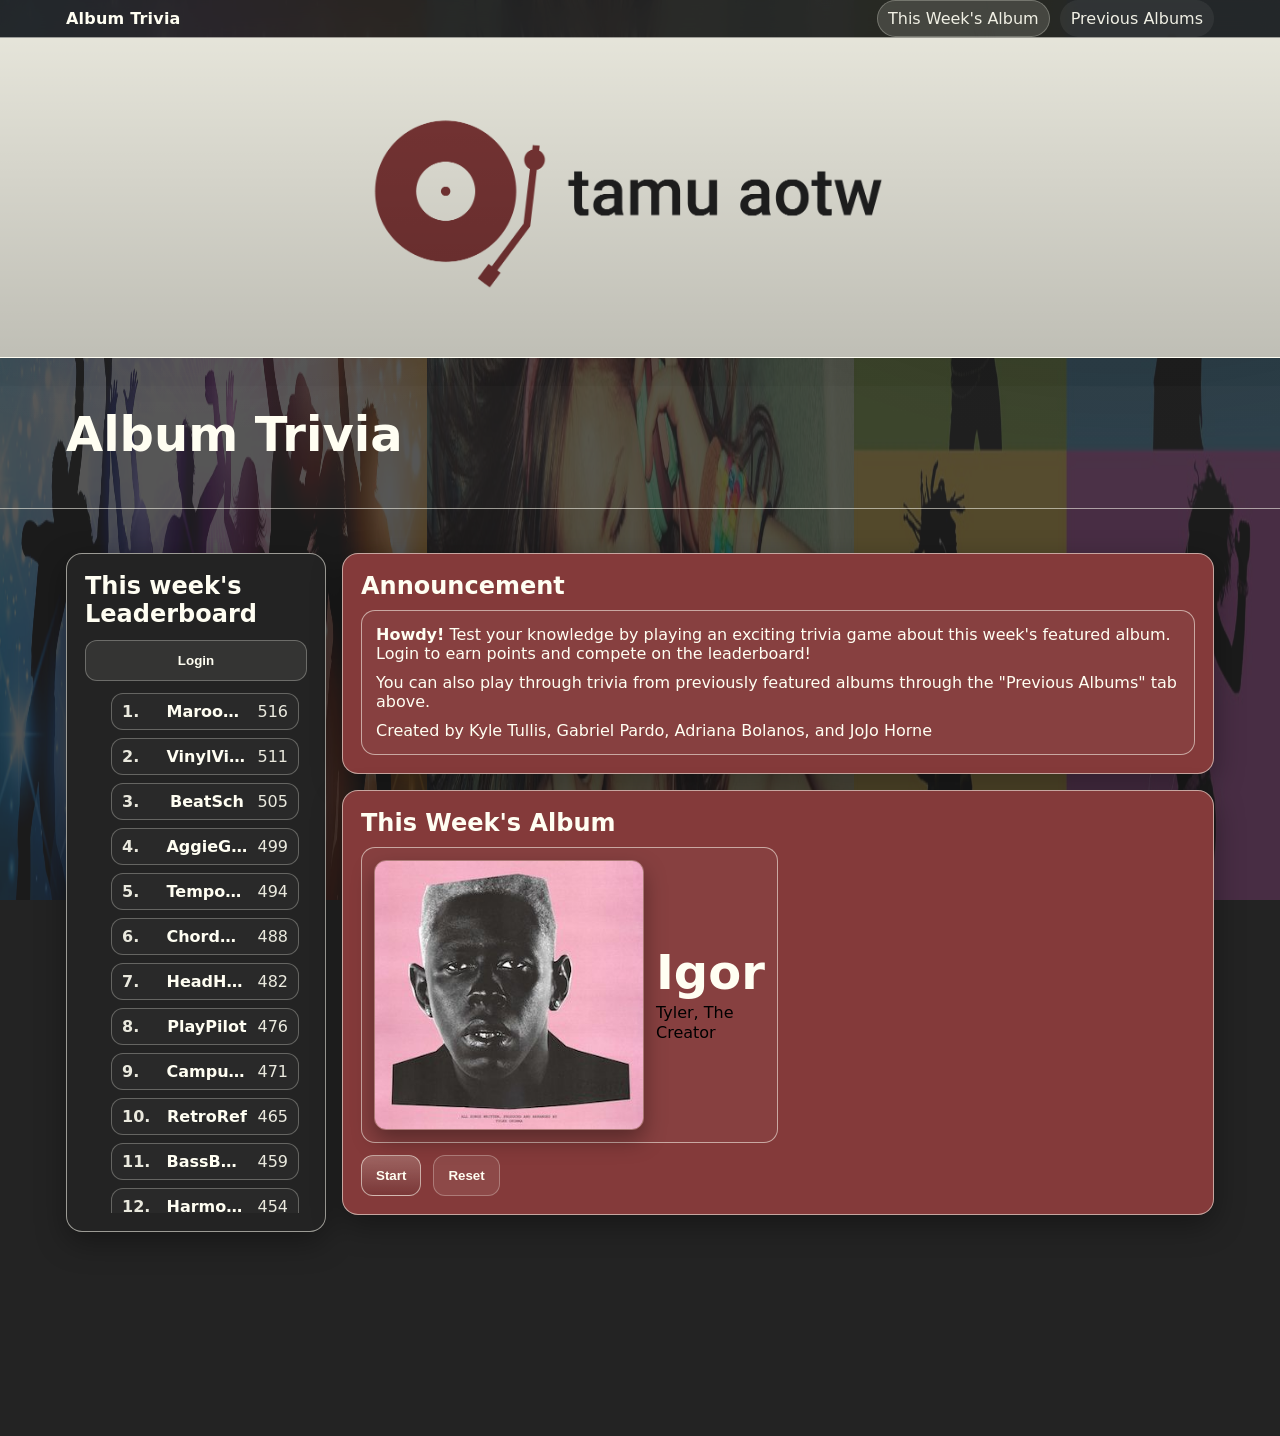
==== commit f4f4e536: "more features, different album for presentation" ====
--- a/index.html
+++ b/index.html
@@ -13,7 +13,7 @@
       <div class="nav-links" role="list">
         <a class="nav-link is-active" href="index.html" aria-current="page">This Week's Album</a>
         <a class="nav-link" href="previous-albums.html">Previous Albums</a>
-        <a class="nav-link" href="dev.html">Dev</a>
+        
       </div>
     </div>
   </nav>
@@ -34,35 +34,152 @@
       <h2 class="sidebar-title">This week's Leaderboard</h2>
       <button class="btn btn-secondary sidebar-login" type="button">Login</button>
       <ol class="leaderboard" aria-label="Leaderboard list">
-        <li><span class="name">MaroonMix</span><span class="pts">100</span></li>
-        <li><span class="name">VinylViking</span><span class="pts">98</span></li>
-        <li><span class="name">BeatSch</span><span class="pts">97</span></li>
-        <li><span class="name">AggieGrooves</span><span class="pts">95</span></li>
-        <li><span class="name">TempoTamu</span><span class="pts">93</span></li>
-        <li><span class="name">ChordCruz</span><span class="pts">91</span></li>
-        <li><span class="name">HeadHero</span><span class="pts">90</span></li>
-        <li><span class="name">PlayPilot</span><span class="pts">88</span></li>
-        <li><span class="name">CampusDJ</span><span class="pts">86</span></li>
-        <li><span class="name">RetroRef</span><span class="pts">84</span></li>
-        <li><span class="name">BassBuddy</span><span class="pts">81</span></li>
-        <li><span class="name">HarmonyHub</span><span class="pts">78</span></li>
-        <li><span class="name">SonicSprout</span><span class="pts">72</span></li>
-        <li><span class="name">TuneTac</span><span class="pts">63</span></li>
-        <li><span class="name">LilacList</span><span class="pts">55</span></li>
+        <li><span class="name">MaroonMix</span><span class="pts">516</span></li>
+        <li><span class="name">VinylViking</span><span class="pts">511</span></li>
+        <li><span class="name">BeatSch</span><span class="pts">505</span></li>
+        <li><span class="name">AggieGrooves</span><span class="pts">499</span></li>
+        <li><span class="name">TempoTamu</span><span class="pts">494</span></li>
+        <li><span class="name">ChordCruz</span><span class="pts">488</span></li>
+        <li><span class="name">HeadHero</span><span class="pts">482</span></li>
+        <li><span class="name">PlayPilot</span><span class="pts">476</span></li>
+        <li><span class="name">CampusDJ</span><span class="pts">471</span></li>
+        <li><span class="name">RetroRef</span><span class="pts">465</span></li>
+        <li><span class="name">BassBuddy</span><span class="pts">459</span></li>
+        <li><span class="name">HarmonyHub</span><span class="pts">454</span></li>
+        <li><span class="name">SonicSprout</span><span class="pts">448</span></li>
+        <li><span class="name">TuneTac</span><span class="pts">442</span></li>
+        <li><span class="name">LilacList</span><span class="pts">436</span></li>
+        <li><span class="name">CrateCrawler</span><span class="pts">431</span></li>
+        <li><span class="name">AggieAmp</span><span class="pts">425</span></li>
+        <li><span class="name">NeedleNinja</span><span class="pts">419</span></li>
+        <li><span class="name">SpinScholar</span><span class="pts">414</span></li>
+        <li><span class="name">MaroonMelody</span><span class="pts">408</span></li>
+        <li><span class="name">GrooveGator</span><span class="pts">402</span></li>
+        <li><span class="name">RiffRanger</span><span class="pts">396</span></li>
+        <li><span class="name">EchoEngine</span><span class="pts">391</span></li>
+        <li><span class="name">VinylVoyager</span><span class="pts">385</span></li>
+        <li><span class="name">ChorusCrew</span><span class="pts">379</span></li>
+        <li><span class="name">BasslineBruh</span><span class="pts">374</span></li>
+        <li><span class="name">HarmonicHustle</span><span class="pts">368</span></li>
+        <li><span class="name">TempoTide</span><span class="pts">362</span></li>
+        <li><span class="name">HookHunter</span><span class="pts">356</span></li>
+        <li><span class="name">TrackTactician</span><span class="pts">351</span></li>
+        <li><span class="name">BridgeBuilder</span><span class="pts">345</span></li>
+        <li><span class="name">ChillChords</span><span class="pts">339</span></li>
+        <li><span class="name">RecordRover</span><span class="pts">334</span></li>
+        <li><span class="name">WaveWrangler</span><span class="pts">328</span></li>
+        <li><span class="name">MixMasterX</span><span class="pts">322</span></li>
+        <li><span class="name">StudioSprinter</span><span class="pts">317</span></li>
+        <li><span class="name">CampusCadence</span><span class="pts">311</span></li>
+        <li><span class="name">LoopLancer</span><span class="pts">305</span></li>
+        <li><span class="name">FaderFox</span><span class="pts">299</span></li>
+        <li><span class="name">MaroonMixer</span><span class="pts">294</span></li>
+        <li><span class="name">SoundSculptor</span><span class="pts">288</span></li>
+        <li><span class="name">RhythmRascal</span><span class="pts">282</span></li>
+        <li><span class="name">ChordChampion</span><span class="pts">277</span></li>
+        <li><span class="name">NoteNomad</span><span class="pts">271</span></li>
+        <li><span class="name">BeatBison</span><span class="pts">265</span></li>
+        <li><span class="name">DrumDynamo</span><span class="pts">260</span></li>
+        <li><span class="name">HarmonyHawk</span><span class="pts">254</span></li>
+        <li><span class="name">SonicSage</span><span class="pts">248</span></li>
+        <li><span class="name">RiffRocket</span><span class="pts">242</span></li>
+        <li><span class="name">BassBreeze</span><span class="pts">237</span></li>
+        <li><span class="name">TempoTrek</span><span class="pts">231</span></li>
+        <li><span class="name">VinylVibes</span><span class="pts">225</span></li>
+        <li><span class="name">CampusChorus</span><span class="pts">220</span></li>
+        <li><span class="name">EchoEasel</span><span class="pts">214</span></li>
+        <li><span class="name">HookHopper</span><span class="pts">208</span></li>
+        <li><span class="name">NeedleKnight</span><span class="pts">203</span></li>
+        <li><span class="name">GrooveGlider</span><span class="pts">197</span></li>
+        <li><span class="name">TrackTornado</span><span class="pts">191</span></li>
+        <li><span class="name">RiffRumble</span><span class="pts">185</span></li>
+        <li><span class="name">BeatBanter</span><span class="pts">180</span></li>
+        <li><span class="name">ChordClimber</span><span class="pts">174</span></li>
+        <li><span class="name">MixMarauder</span><span class="pts">168</span></li>
+        <li><span class="name">StudioSailor</span><span class="pts">163</span></li>
+        <li><span class="name">WaveWalker</span><span class="pts">157</span></li>
+        <li><span class="name">MelodyMason</span><span class="pts">151</span></li>
+        <li><span class="name">RhythmRaven</span><span class="pts">145</span></li>
+        <li><span class="name">VinylVortex</span><span class="pts">140</span></li>
+        <li><span class="name">EchoEmber</span><span class="pts">134</span></li>
+        <li><span class="name">BassBard</span><span class="pts">128</span></li>
+        <li><span class="name">TempoTinker</span><span class="pts">123</span></li>
+        <li><span class="name">ChordCourier</span><span class="pts">117</span></li>
+        <li><span class="name">NeedleNectar</span><span class="pts">111</span></li>
+        <li><span class="name">GrooveGleam</span><span class="pts">105</span></li>
+        <li><span class="name">BeatBeacon</span><span class="pts">100</span></li>
+        <li><span class="name">RiffRider</span><span class="pts">94</span></li>
+        <li><span class="name">MixMotive</span><span class="pts">88</span></li>
+        <li><span class="name">StudioStroll</span><span class="pts">83</span></li>
+        <li><span class="name">WaveWisp</span><span class="pts">77</span></li>
+        <li><span class="name">MelodyMint</span><span class="pts">71</span></li>
+        <li><span class="name">RhythmRookie</span><span class="pts">66</span></li>
+        <li><span class="name">VinylVerve</span><span class="pts">60</span></li>
+        <li><span class="name">EchoEon</span><span class="pts">54</span></li>
+        <li><span class="name">BassBloom</span><span class="pts">49</span></li>
+        <li><span class="name">TempoTaffy</span><span class="pts">43</span></li>
+        <li><span class="name">ChordCinder</span><span class="pts">37</span></li>
+        <li><span class="name">NeedleNova</span><span class="pts">32</span></li>
+        <li><span class="name">GrooveGrit</span><span class="pts">26</span></li>
+        <li><span class="name">BeatBodega</span><span class="pts">20</span></li>
+        <li><span class="name">RiffRivulet</span><span class="pts">15</span></li>
+        <li><span class="name">MixMirth</span><span class="pts">9</span></li>
+        <li><span class="name">StudioScoop</span><span class="pts">5</span></li>
+        <li><span class="name">WaveWagon</span><span class="pts">5</span></li>
+        <li><span class="name">MelodyMolecule</span><span class="pts">5</span></li>
+        <li><span class="name">RhythmRadar</span><span class="pts">5</span></li>
+        <li><span class="name">VinylVessel</span><span class="pts">5</span></li>
+        <li><span class="name">EchoEclipse</span><span class="pts">5</span></li>
+        <li><span class="name">BassBungalow</span><span class="pts">5</span></li>
+        <li><span class="name">TempoTundra</span><span class="pts">5</span></li>
+        <li><span class="name">ChordCanyon</span><span class="pts">5</span></li>
+        <li><span class="name">NeedleNook</span><span class="pts">5</span></li>
+        <li><span class="name">GrooveGizmo</span><span class="pts">5</span></li>
+        <li><span class="name">BeatBiscuit</span><span class="pts">5</span></li>
+        <li><span class="name">RiffRiddle</span><span class="pts">5</span></li>
+        <li><span class="name">MixMingle</span><span class="pts">5</span></li>
+        <li><span class="name">StudioSundae</span><span class="pts">5</span></li>
+        <li><span class="name">WaveWhisper</span><span class="pts">5</span></li>
+        <li><span class="name">MelodyMoss</span><span class="pts">5</span></li>
+        <li><span class="name">RhythmRook</span><span class="pts">5</span></li>
+        <li><span class="name">VinylVine</span><span class="pts">5</span></li>
+        <li><span class="name">EchoEclair</span><span class="pts">5</span></li>
+        <li><span class="name">BassBun</span><span class="pts">5</span></li>
+        <li><span class="name">TempoTrellis</span><span class="pts">5</span></li>
+        <li><span class="name">ChordCocoa</span><span class="pts">5</span></li>
+        <li><span class="name">NeedleNapper</span><span class="pts">5</span></li>
+        <li><span class="name">GrooveGlitch</span><span class="pts">5</span></li>
+        <li><span class="name">BeatBramble</span><span class="pts">5</span></li>
+        <li><span class="name">RiffRation</span><span class="pts">5</span></li>
+        <li><span class="name">MixMorsel</span><span class="pts">5</span></li>
+        <li><span class="name">StudioScone</span><span class="pts">5</span></li>
+        <li><span class="name">WaveWaffle</span><span class="pts">5</span></li>
+        <li><span class="name">MelodyMug</span><span class="pts">5</span></li>
+        <li><span class="name">RhythmRaisin</span><span class="pts">5</span></li>
+        <li><span class="name">VinylVermilion</span><span class="pts">5</span></li>
       </ol>
     </aside>
 
     <div class="maincol">
+    <section class="card">
+      <h2>Announcement</h2>
+      <div class="announcementText">
+        <p><strong>Howdy!</strong> Test your knowledge by playing an exciting trivia game about this week's featured album. Login to earn points and compete on the leaderboard!</p>
+        <p>You can also play through trivia from previously featured albums through the "Previous Albums" tab above.</p>
+        <p>Created by Kyle Tullis, Gabriel Pardo, Adriana Bolanos, and JoJo Horne</p>
+      </div>
+    </section>
+
     <section class="card">
       <h2>This Week's Album</h2>
 
       <div class="grid">
         <div class="field">
           <div class="albumCard">
-            <img class="albumCover" src="Assets/Graphics/1989_cover.webp" alt="1989 album cover" />
+            <img class="albumCover" src="Assets/Graphics/Album covers/Igor.jpg" alt="Igor album cover" />
             <div>
-              <div class="albumTitle">1989</div>
-              <div class="albumArtist muted">Taylor Swift</div>
+              <div class="albumTitle">Igor</div>
+              <div class="albumArtist muted">Tyler, The Creator</div>
             </div>
           </div>
         </div>
@@ -70,10 +187,11 @@
 
       <!-- Keep required inputs for app.js, but lock them down to a single playable album. -->
       <select id="albumInput" class="hidden" aria-hidden="true" tabindex="-1">
-        <option value="1989" selected>1989 — Taylor Swift</option>
+        <option value="Igor" selected>Igor  Tyler, The Creator</option>
       </select>
       <select id="sourceSelect" class="hidden" aria-hidden="true" tabindex="-1">
-        <option value="demo" selected>Demo (built-in)</option>
+        <option value="txt" selected>Local TXT</option>
+        <option value="demo">Demo (built-in)</option>
       </select>
 
       <div class="row">
@@ -109,7 +227,32 @@
     <section id="results" class="card hidden">
       <h2>Results</h2>
       <p>You answered <strong id="answeredText">0</strong> questions.</p>
-      <p class="score">Final score: <strong id="finalScoreText">0</strong></p>
+      <p class="muted">Points earned: <strong id="pointsEarnedText">0</strong> / <strong id="pointsPossibleText">0</strong></p>
+      <div class="resultsScore" aria-label="Final score">
+        <div class="resultsScoreText">
+          <div class="resultsScoreLabel muted">Final score</div>
+          <div class="resultsScoreValue"><strong id="finalScoreText">0</strong></div>
+        </div>
+        <div class="resultsScoreChart" aria-hidden="true">
+          <svg id="scorePie" class="scorePie" viewBox="0 0 42 42" width="96" height="96">
+            <circle class="scorePieBg" cx="21" cy="21" r="15.915" />
+            <circle id="scorePieFill" class="scorePieFill" cx="21" cy="21" r="15.915" stroke-dasharray="0 100" />
+          </svg>
+        </div>
+      </div>
+
+      <div class="resultsScore" aria-label="Average score">
+        <div class="resultsScoreText">
+          <div class="resultsScoreLabel muted">Average score</div>
+          <div class="resultsScoreValue"><strong id="avgScoreText">53%</strong></div>
+        </div>
+        <div class="resultsScoreChart" aria-hidden="true">
+          <svg class="scorePie" viewBox="0 0 42 42" width="96" height="96">
+            <circle class="scorePieBg" cx="21" cy="21" r="15.915" />
+            <circle class="scorePieFill scorePieFill-avg" cx="21" cy="21" r="15.915" stroke-dasharray="53 47" />
+          </svg>
+        </div>
+      </div>
       <button id="playAgainBtn" class="btn" type="button">Play again</button>
     </section>
 
--- a/styles.css
+++ b/styles.css
@@ -169,8 +169,7 @@
 }
 
 .sidebar{
-  position: sticky;
-  top: 16px;
+  position: static;
   align-self:start;
   padding: 14px;
   margin-left: -32px;
@@ -185,6 +184,12 @@
   padding-left: 26px;
   list-style: decimal;
   counter-reset: lb;
+
+  /* Keep the panel size the same, but allow the list itself to scroll */
+  max-height: 520px;
+  overflow-y: auto;
+  overscroll-behavior: contain;
+  padding-right: 8px;
 }
 .leaderboard li{
   list-style: none;
@@ -219,6 +224,50 @@
   box-shadow: 0 10px 30px rgba(0,0,0,.35);
   margin:16px 0;
 }
+.card.flash-ok{
+  animation: flash-ok 780ms ease-out;
+}
+.card.flash-bad{
+  animation: flash-bad 780ms ease-out;
+}
+
+@keyframes flash-ok{
+  0%{
+    box-shadow: 0 10px 30px rgba(0,0,0,.35);
+    background: var(--card);
+  }
+  35%{
+    box-shadow: 0 12px 36px rgba(0,0,0,.45), 0 0 0 10px rgba(66,211,146,.55);
+    background: linear-gradient(180deg, rgba(66,211,146,.22), rgba(255,255,255,.03));
+  }
+  70%{
+    box-shadow: 0 10px 30px rgba(0,0,0,.35), 0 0 0 6px rgba(66,211,146,.28);
+    background: var(--card);
+  }
+  100%{
+    box-shadow: 0 10px 30px rgba(0,0,0,.35);
+    background: var(--card);
+  }
+}
+
+@keyframes flash-bad{
+  0%{
+    box-shadow: 0 10px 30px rgba(0,0,0,.35);
+    background: var(--card);
+  }
+  35%{
+    box-shadow: 0 12px 36px rgba(0,0,0,.45), 0 0 0 10px rgba(255,107,107,.55);
+    background: linear-gradient(180deg, rgba(255,107,107,.18), rgba(255,255,255,.03));
+  }
+  70%{
+    box-shadow: 0 10px 30px rgba(0,0,0,.35), 0 0 0 6px rgba(255,107,107,.28);
+    background: var(--card);
+  }
+  100%{
+    box-shadow: 0 10px 30px rgba(0,0,0,.35);
+    background: var(--card);
+  }
+}
 .card.card-grey{background: var(--text)}
 
 /* Grey card variant: make only the outer card text readable (do not affect nested panels) */
@@ -257,7 +306,7 @@
   box-shadow: 0 10px 22px rgba(0,0,0,.35);
 }
 .albumTitle{color: var(--accent); font-weight: 900; font-size: 3rem; line-height: 1.05}
-.albumArtist,.albumMeta{line-height: 1.25}
+.albumArtist,.albumMeta{line-height: 1.25; margin-top: 6px}
 
 @media (max-width: 560px){
   .albumCover{width: 210px; height: 210px}
@@ -299,6 +348,46 @@
 .score{font-size:1rem}
 .question{margin:10px 0 6px 0}
 
+/* Results score + pie */
+.resultsScore{
+  display:flex;
+  align-items:center;
+  gap: 18px;
+  margin: 10px 0 14px 0;
+}
+.resultsScoreLabel{
+  font-weight: 700;
+}
+.resultsScoreValue{
+  font-size: 2.4rem;
+  line-height: 1;
+  color: var(--accent);
+}
+.resultsScoreValue #finalScoreText{
+  font-variant-numeric: tabular-nums;
+}
+.scorePie{
+  display:block;
+}
+.scorePieBg{
+  fill: none;
+  stroke: rgba(255,254,242,.18);
+  stroke-width: 6;
+}
+.scorePieFill{
+  fill: none;
+  stroke: var(--ok);
+  stroke-width: 6;
+  stroke-linecap: round;
+  transform: rotate(-90deg);
+  transform-origin: 50% 50%;
+  transition: stroke-dasharray 450ms ease;
+}
+
+.scorePieFill-avg{
+  stroke: #f6d365; /* warm yellow */
+}
+
 .choices{display:grid;grid-template-columns:1fr;gap:10px;margin-top:10px}
 .choice{
   display:flex;
@@ -311,7 +400,37 @@
   cursor:pointer;
   color: #000;
 }
-.choice input{width:auto;margin:0}
+.choice{font-size: 1.15rem; line-height: 1.35}
+.choice span{font-weight: 650}
+.choice input{position:absolute; opacity:0; pointer-events:none; width:0; height:0}
+
+.choiceBadge{
+  display:inline-flex;
+  align-items:center;
+  justify-content:center;
+  width: 34px;
+  height: 34px;
+  border-radius: 10px;
+  border: 1px solid rgba(255,254,242,.40);
+  background: rgba(255,255,255,.06);
+  color: var(--accent);
+  font-weight: 900;
+  flex: 0 0 auto;
+}
+
+/* Selected answer styling (blue highlight) */
+.choice:has(input:checked){
+  background: var(--field);
+  border-color: rgba(255,254,242,.55);
+  box-shadow: 0 0 0 3px rgba(49,111,159,.35);
+}
+.choice:has(input:checked) span{
+  color: var(--accent);
+}
+
+@media (max-width: 560px){
+  .choice{font-size: 1.05rem}
+}
 
 .feedback{
   margin-top:12px;
@@ -326,6 +445,16 @@
 table{width:100%;border-collapse:collapse;min-width:760px}
 th,td{border:1px solid var(--border);padding:10px;text-align:left}
 code{color:var(--accent)}
+
+.announcementText{
+  border: 1px solid var(--border);
+  border-radius: 14px;
+  padding: 14px;
+  background: rgba(255,255,255,.03);
+  color: var(--accent);
+}
+.announcementText p{margin: 0 0 10px 0}
+.announcementText p:last-child{margin-bottom: 0}
 
 /* Previous albums page */
 .albumList{
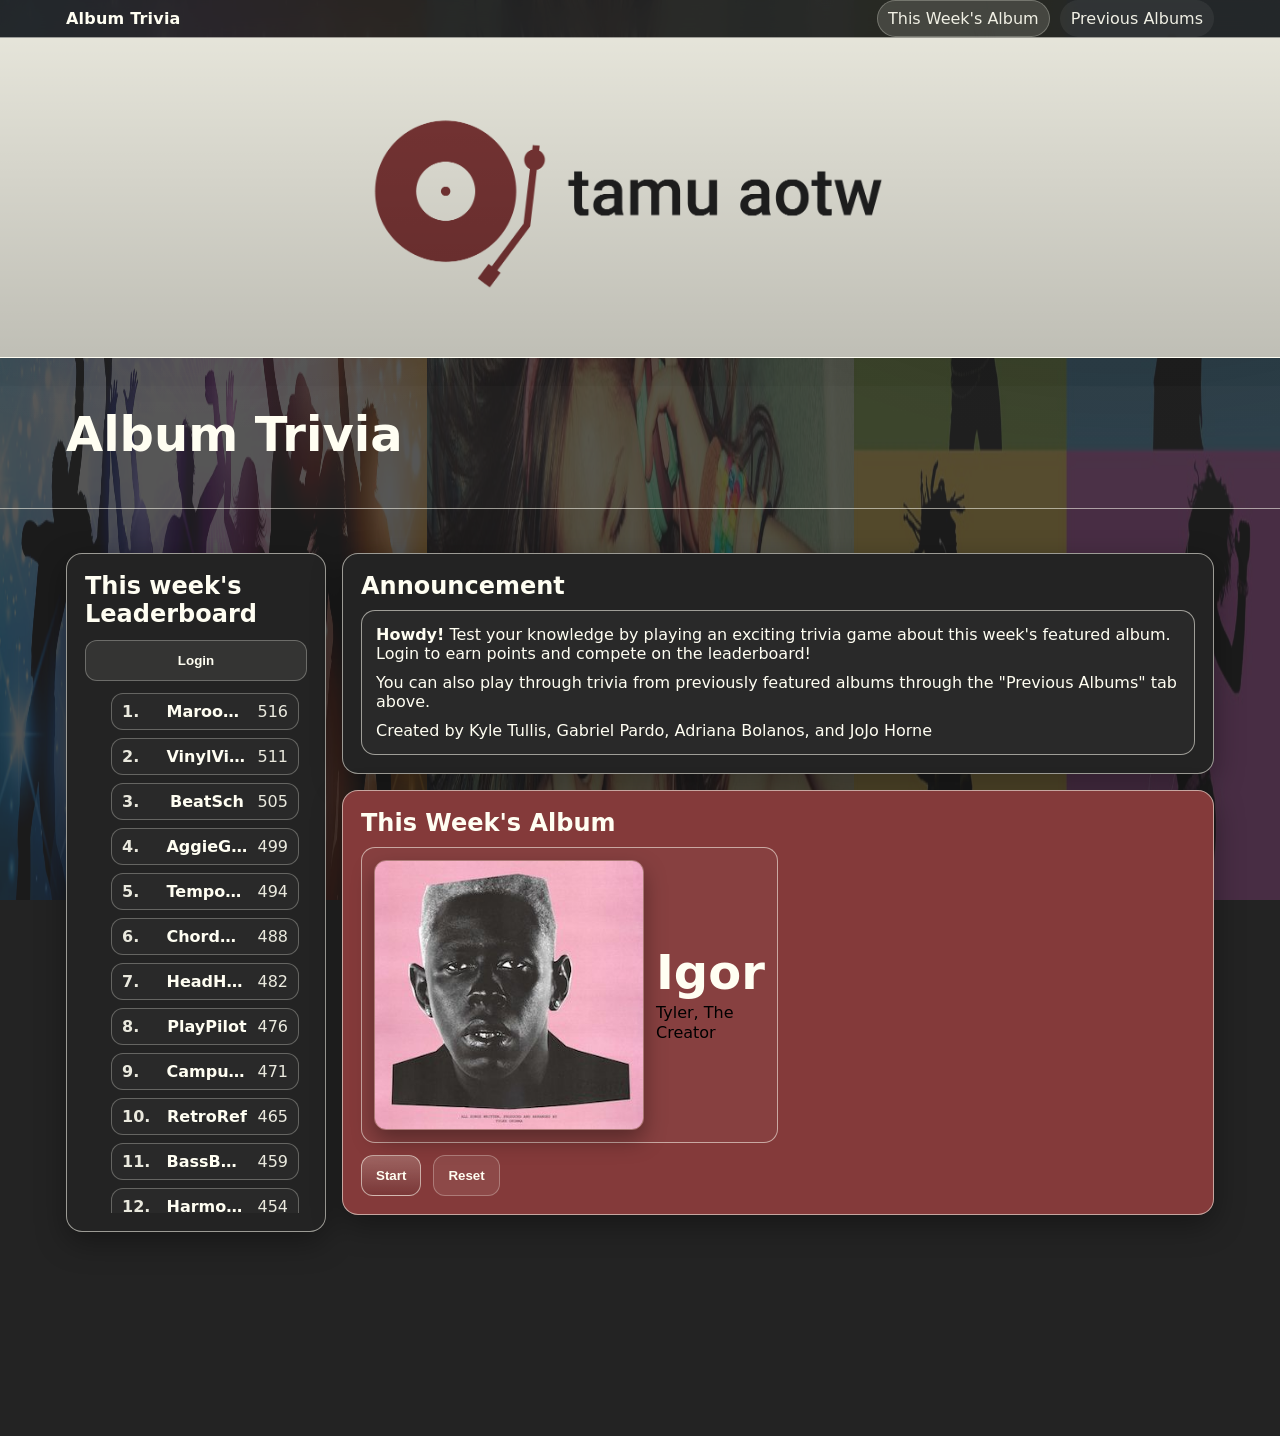
==== commit 1cf142e8: "tweak colors" ====
--- a/index.html
+++ b/index.html
@@ -161,7 +161,7 @@
     </aside>
 
     <div class="maincol">
-    <section class="card">
+    <section class="card card-gray">
       <h2>Announcement</h2>
       <div class="announcementText">
         <p><strong>Howdy!</strong> Test your knowledge by playing an exciting trivia game about this week's featured album. Login to earn points and compete on the leaderboard!</p>
--- a/styles.css
+++ b/styles.css
@@ -224,6 +224,11 @@
   box-shadow: 0 10px 30px rgba(0,0,0,.35);
   margin:16px 0;
 }
+
+/* Gray variant (used for the Announcement panel) */
+.card.card-gray{
+  background: var(--text);
+}
 .card.flash-ok{
   animation: flash-ok 780ms ease-out;
 }
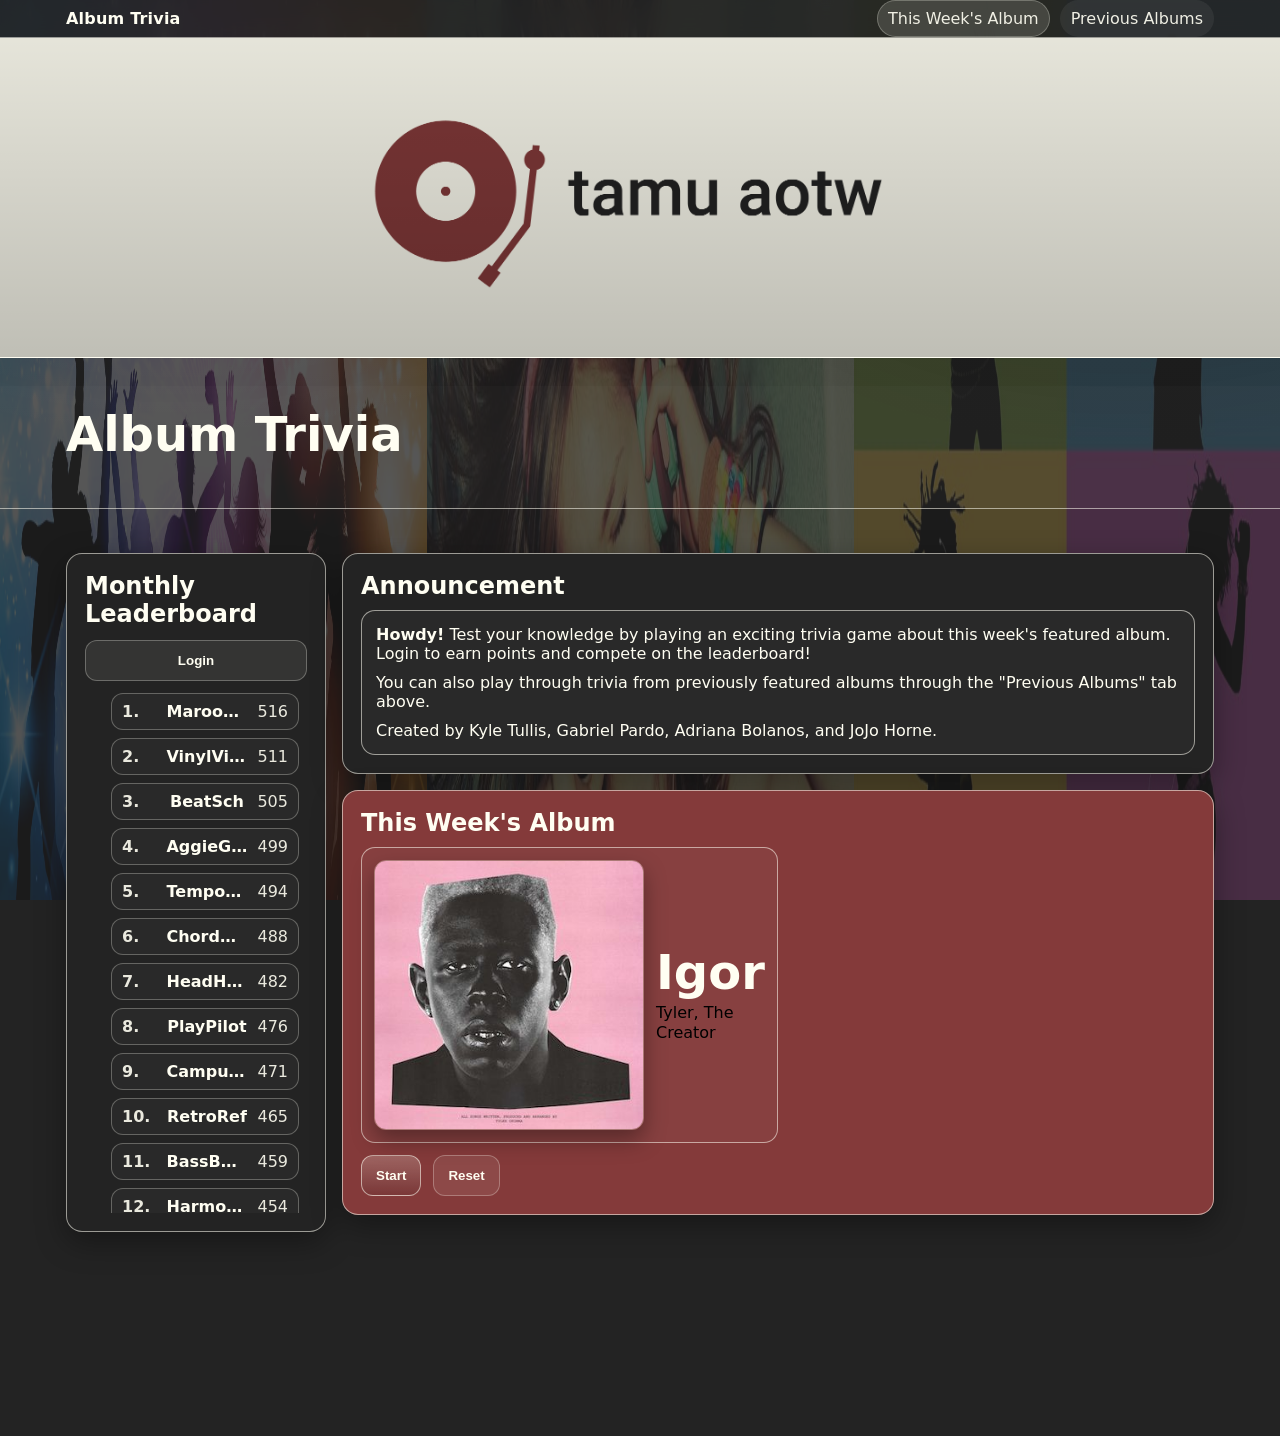
==== commit 2bc76b28: "tweaks" ====
--- a/index.html
+++ b/index.html
@@ -31,7 +31,7 @@
 
   <main class="container layout">
     <aside class="card sidebar" aria-label="This week's Leaderboard">
-      <h2 class="sidebar-title">This week's Leaderboard</h2>
+      <h2 class="sidebar-title">Monthly Leaderboard</h2>
       <button class="btn btn-secondary sidebar-login" type="button">Login</button>
       <ol class="leaderboard" aria-label="Leaderboard list">
         <li><span class="name">MaroonMix</span><span class="pts">516</span></li>
@@ -166,7 +166,7 @@
       <div class="announcementText">
         <p><strong>Howdy!</strong> Test your knowledge by playing an exciting trivia game about this week's featured album. Login to earn points and compete on the leaderboard!</p>
         <p>You can also play through trivia from previously featured albums through the "Previous Albums" tab above.</p>
-        <p>Created by Kyle Tullis, Gabriel Pardo, Adriana Bolanos, and JoJo Horne</p>
+        <p>Created by Kyle Tullis, Gabriel Pardo, Adriana Bolanos, and JoJo Horne.</p>
       </div>
     </section>
 
